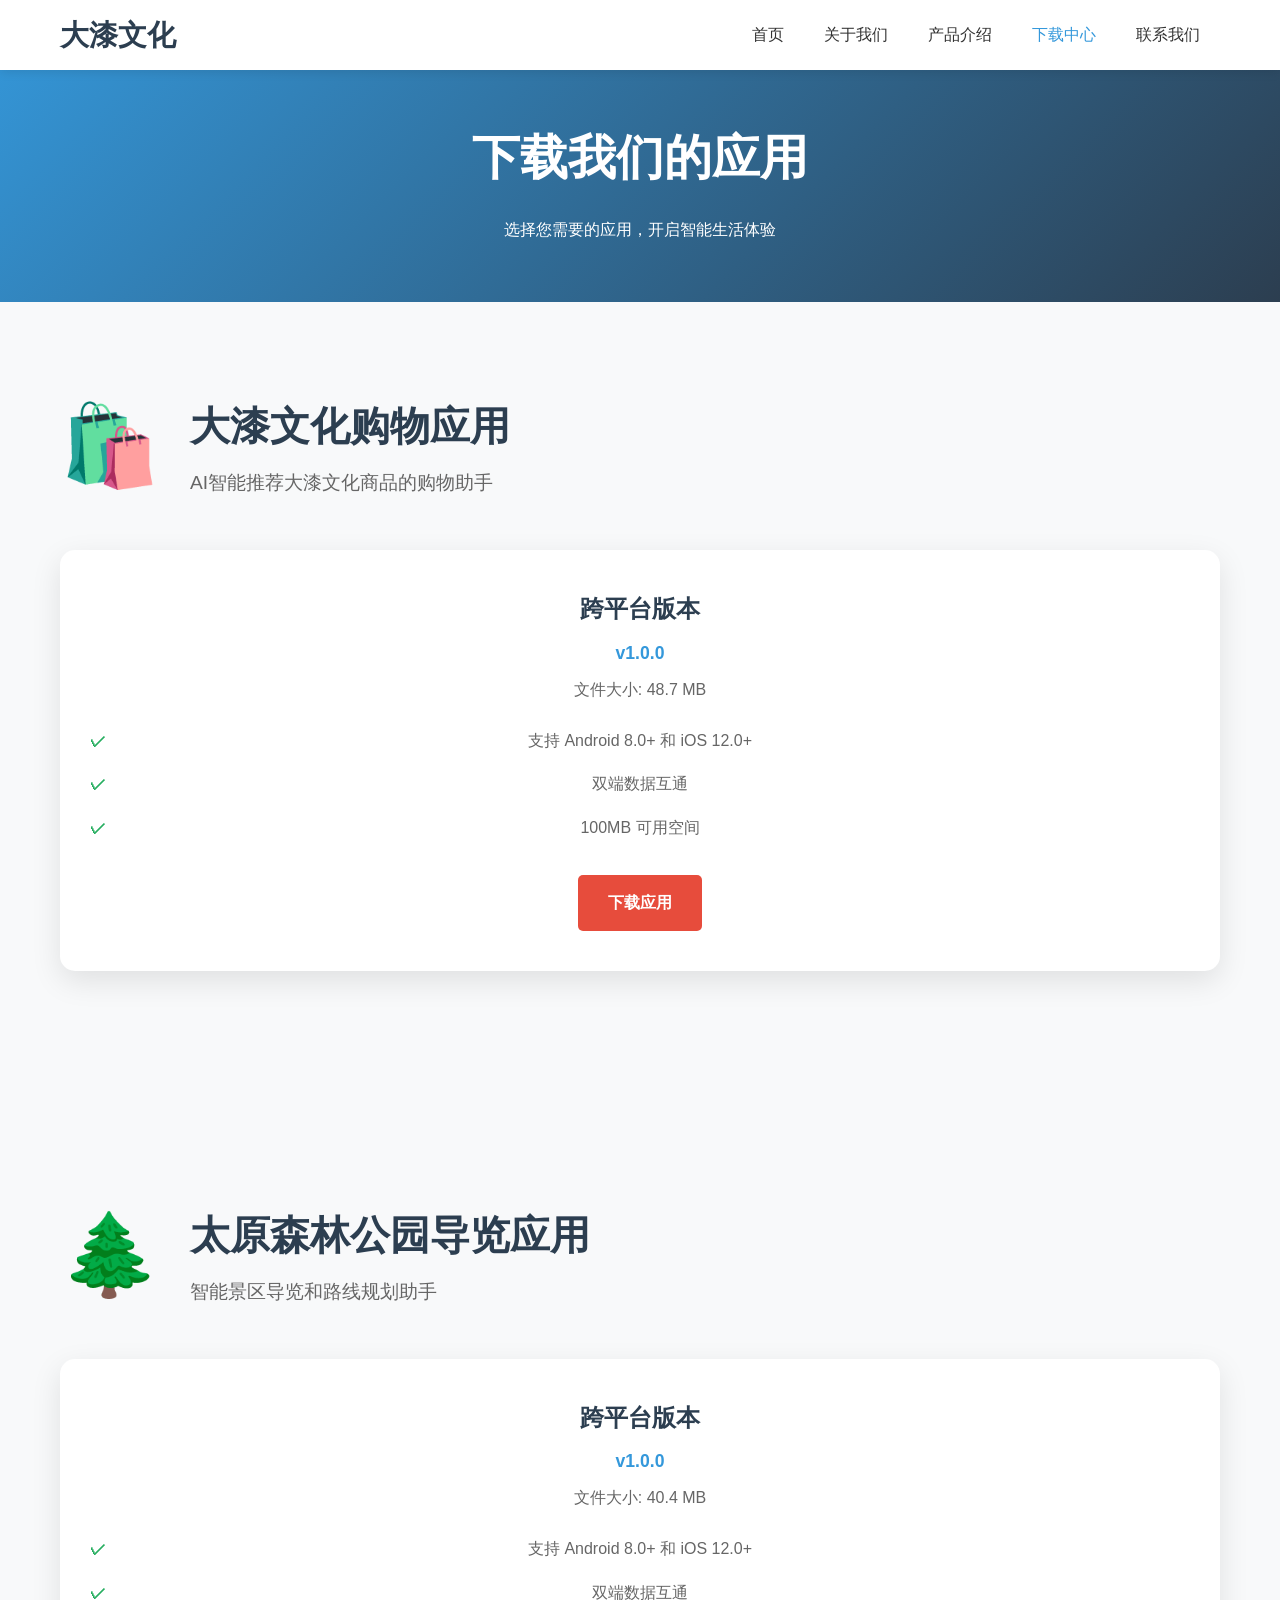
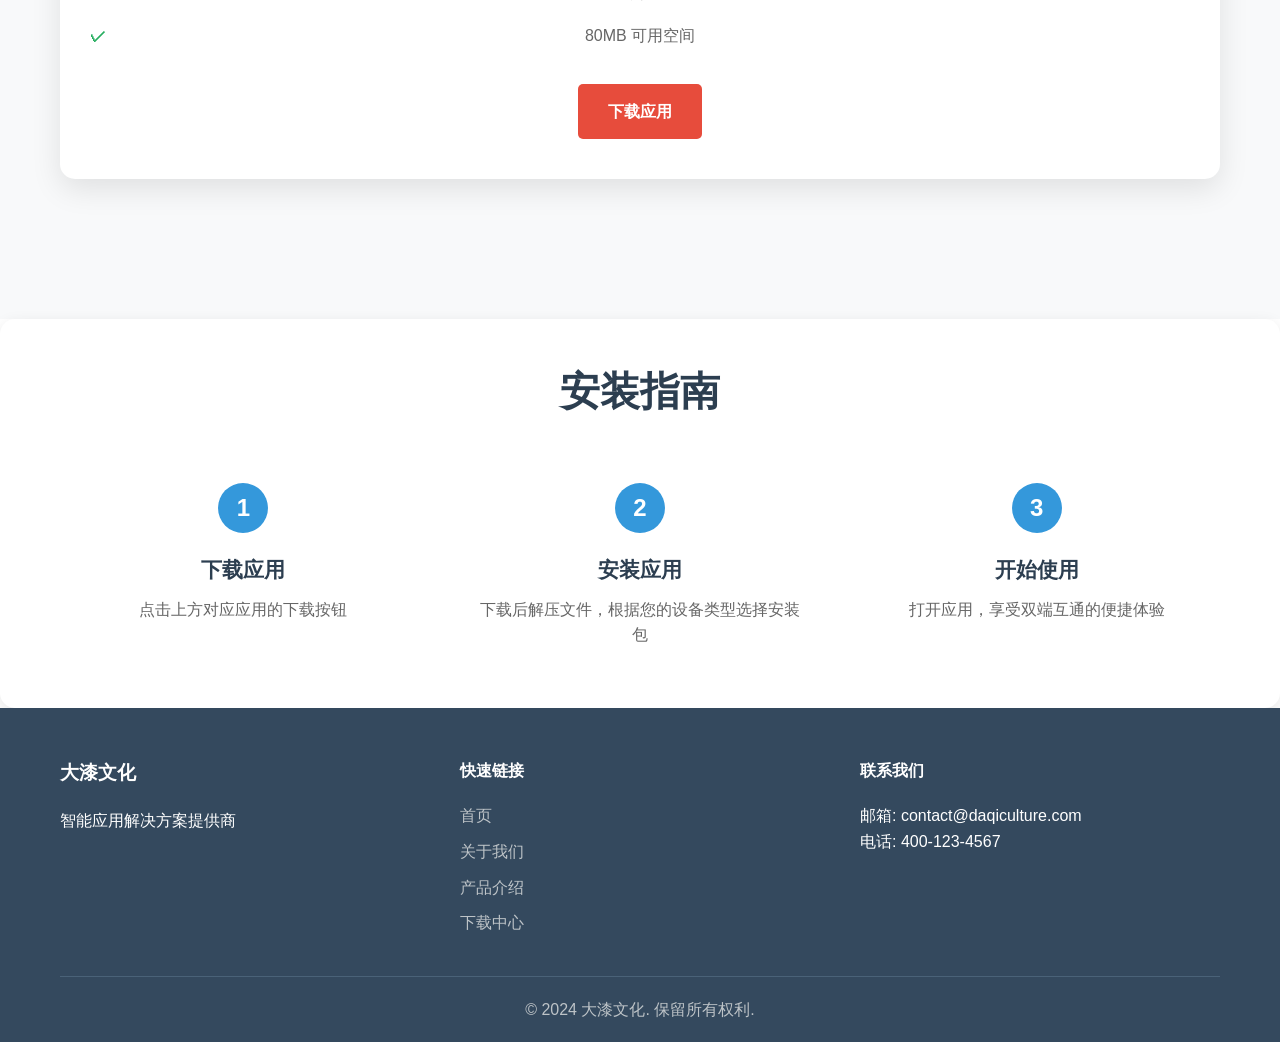
==== 大漆文化网站/download.html @ 1000a984 "Add files via upload" ====
<!DOCTYPE html>
<html lang="zh-CN">
<head>
    <meta charset="UTF-8">
    <meta name="viewport" content="width=device-width, initial-scale=1.0">
    <title>下载中心 - 大漆文化</title>
    <link rel="stylesheet" href="css/style.css">
    <link rel="stylesheet" href="css/responsive.css">
</head>
<body>
    <nav class="navbar">
        <div class="nav-container">
            <div class="nav-logo">
                <h2><a href="index.html" style="text-decoration: none; color: inherit;">大漆文化</a></h2>
            </div>
            <ul class="nav-menu">
                <li><a href="index.html" class="nav-link">首页</a></li>
                <li><a href="about.html" class="nav-link">关于我们</a></li>
                <li><a href="products.html" class="nav-link">产品介绍</a></li>
                <li><a href="download.html" class="nav-link active">下载中心</a></li>
                <li><a href="contact.html" class="nav-link">联系我们</a></li>
            </ul>
            <div class="hamburger">
                <span></span>
                <span></span>
                <span></span>
            </div>
        </div>
    </nav>

    <section class="download-hero">
        <div class="container">
            <h1>下载我们的应用</h1>
            <p>选择您需要的应用，开启智能生活体验</p>
        </div>
    </section>

    <!-- 大漆文化购物应用下载 -->
    <section class="download-section" id="shopping">
        <div class="container">
            <div class="app-header">
                <div class="app-icon">🛍️</div>
                <div class="app-info">
                    <h2>大漆文化购物应用</h2>
                    <p class="app-description">AI智能推荐大漆文化商品的购物助手</p>
                </div>
            </div>

            <div class="download-options">
                <div class="download-card universal-download">
                    <h3>跨平台版本</h3>
                    <p class="version">v1.0.0</p>
                    <p class="file-size">文件大小: 48.7 MB</p>
                    <ul class="requirements">
                        <li>支持 Android 8.0+ 和 iOS 12.0+</li>
                        <li>双端数据互通</li>
                        <li>100MB 可用空间</li>
                    </ul>
                    <a href="downloads/shopping-app-universal-v1.0.zip" class="btn-download" onclick="trackDownload('1.0.0', 'universal-shopping')" download="大漆文化购物.zip">
                        下载应用
                    </a>
                </div>
            </div>
        </div>
    </section>

    <!-- 太原森林公园导览应用下载 -->
    <section class="download-section" id="park">
        <div class="container">
            <div class="app-header">
                <div class="app-icon">🌲</div>
                <div class="app-info">
                    <h2>太原森林公园导览应用</h2>
                    <p class="app-description">智能景区导览和路线规划助手</p>
                </div>
            </div>

            <div class="download-options">
                <div class="download-card universal-download">
                    <h3>跨平台版本</h3>
                    <p class="version">v1.0.0</p>
                    <p class="file-size">文件大小: 40.4 MB</p>
                    <ul class="requirements">
                        <li>支持 Android 8.0+ 和 iOS 12.0+</li>
                        <li>双端数据互通</li>
                        <li>80MB 可用空间</li>
                    </ul>
                    <a href="downloads/park-app-universal-v1.0.zip" class="btn-download" onclick="trackDownload('1.0.0', 'universal-park')" download="太原森林公园导览.zip">
                        下载应用
                    </a>
                </div>
            </div>
        </div>
    </section>

    <!-- 安装指南 -->
    <section class="installation-guide">
        <div class="container">
            <h2>安装指南</h2>
            <div class="guide-steps">
                <div class="step">
                    <span class="step-number">1</span>
                    <h3>下载应用</h3>
                    <p>点击上方对应应用的下载按钮</p>
                </div>
                <div class="step">
                    <span class="step-number">2</span>
                    <h3>安装应用</h3>
                    <p>下载后解压文件，根据您的设备类型选择安装包</p>
                </div>
                <div class="step">
                    <span class="step-number">3</span>
                    <h3>开始使用</h3>
                    <p>打开应用，享受双端互通的便捷体验</p>
                </div>
            </div>
        </div>
    </section>

    <footer class="footer">
        <div class="container">
            <div class="footer-content">
                <div class="footer-section">
                    <h3>大漆文化</h3>
                    <p>智能应用解决方案提供商</p>
                </div>
                <div class="footer-section">
                    <h4>快速链接</h4>
                    <ul>
                        <li><a href="index.html">首页</a></li>
                        <li><a href="about.html">关于我们</a></li>
                        <li><a href="products.html">产品介绍</a></li>
                        <li><a href="download.html">下载中心</a></li>
                    </ul>
                </div>
                <div class="footer-section">
                    <h4>联系我们</h4>
                    <p>邮箱: contact@daqiculture.com</p>
                    <p>电话: 400-123-4567</p>
                </div>
            </div>
            <div class="footer-bottom">
                <p>&copy; 2024 大漆文化. 保留所有权利.</p>
            </div>
        </div>
    </footer>

    <script src="js/main.js"></script>
    <script src="js/download.js"></script>
</body>
</html>
---- 大漆文化网站/css/style.css ----
/* 基础样式重置 */
* {
    margin: 0;
    padding: 0;
    box-sizing: border-box;
}

body {
    font-family: 'Microsoft YaHei', 'Segoe UI', sans-serif;
    line-height: 1.6;
    color: #333;
}

.container {
    max-width: 1200px;
    margin: 0 auto;
    padding: 0 20px;
}

/* 导航栏样式 */
.navbar {
    background: #fff;
    box-shadow: 0 2px 10px rgba(0,0,0,0.1);
    position: fixed;
    width: 100%;
    top: 0;
    z-index: 1000;
}

.nav-container {
    max-width: 1200px;
    margin: 0 auto;
    padding: 0 20px;
    display: flex;
    justify-content: space-between;
    align-items: center;
    height: 70px;
}

.nav-logo h2 {
    color: #2c3e50;
    font-size: 1.8rem;
}

.nav-menu {
    display: flex;
    list-style: none;
}

.nav-link {
    text-decoration: none;
    color: #333;
    padding: 10px 20px;
    transition: color 0.3s;
}

.nav-link:hover, .nav-link.active {
    color: #3498db;
}

.hamburger {
    display: none;
    flex-direction: column;
    cursor: pointer;
}

.hamburger span {
    width: 25px;
    height: 3px;
    background: #333;
    margin: 3px 0;
    transition: 0.3s;
}

/* 英雄区域 */
.hero {
    background: linear-gradient(135deg, #667eea 0%, #764ba2 100%);
    color: white;
    padding: 150px 0 100px;
    display: flex;
    align-items: center;
    min-height: 80vh;
}

.hero-content {
    flex: 1;
    padding: 0 40px;
}

.hero-content h1 {
    font-size: 3rem;
    margin-bottom: 20px;
}

.hero-content p {
    font-size: 1.2rem;
    margin-bottom: 30px;
    opacity: 0.9;
}

.hero-buttons {
    display: flex;
    gap: 20px;
}

.btn-primary, .btn-secondary {
    padding: 12px 30px;
    border-radius: 5px;
    text-decoration: none;
    font-weight: bold;
    transition: all 0.3s;
}

.btn-primary {
    background: #e74c3c;
    color: white;
}

.btn-primary:hover {
    background: #c0392b;
    transform: translateY(-2px);
}

.btn-secondary {
    background: transparent;
    color: white;
    border: 2px solid white;
}

.btn-secondary:hover {
    background: white;
    color: #333;
}

.hero-image {
    flex: 1;
    text-align: center;
}

.hero-image img {
    max-width: 100%;
    height: auto;
    border-radius: 10px;
}

/* 产品特色 */
.features {
    padding: 100px 0;
    background: #f8f9fa;
}

.features h2 {
    text-align: center;
    font-size: 2.5rem;
    margin-bottom: 50px;
    color: #2c3e50;
}

.features-grid {
    display: grid;
    grid-template-columns: repeat(auto-fit, minmax(250px, 1fr));
    gap: 30px;
}

.feature-card {
    background: white;
    padding: 40px 30px;
    border-radius: 10px;
    text-align: center;
    box-shadow: 0 5px 15px rgba(0,0,0,0.1);
    transition: transform 0.3s;
}

.feature-card:hover {
    transform: translateY(-5px);
}

.feature-icon {
    font-size: 3rem;
    margin-bottom: 20px;
}

.feature-card h3 {
    font-size: 1.5rem;
    margin-bottom: 15px;
    color: #2c3e50;
}

.feature-card p {
    color: #666;
    line-height: 1.6;
}

/* 下载引导 */
.download-cta {
    background: #2c3e50;
    color: white;
    padding: 80px 0;
    text-align: center;
}

.download-cta h2 {
    font-size: 2.5rem;
    margin-bottom: 20px;
}

.download-cta p {
    font-size: 1.2rem;
    margin-bottom: 30px;
    opacity: 0.9;
}

.btn-large {
    background: #e74c3c;
    color: white;
    padding: 15px 40px;
    border-radius: 5px;
    text-decoration: none;
    font-size: 1.1rem;
    font-weight: bold;
    transition: all 0.3s;
}

.btn-large:hover {
    background: #c0392b;
    transform: translateY(-2px);
}

/* 页脚 */
.footer {
    background: #34495e;
    color: white;
    padding: 50px 0 20px;
}

.footer-content {
    display: grid;
    grid-template-columns: repeat(auto-fit, minmax(250px, 1fr));
    gap: 40px;
    margin-bottom: 30px;
}

.footer-section h3, .footer-section h4 {
    margin-bottom: 20px;
}

.footer-section ul {
    list-style: none;
}

.footer-section ul li {
    margin-bottom: 10px;
}

.footer-section a {
    color: #bdc3c7;
    text-decoration: none;
    transition: color 0.3s;
}

.footer-section a:hover {
    color: white;
}

.footer-bottom {
    text-align: center;
    padding-top: 20px;
    border-top: 1px solid #4a6278;
    color: #bdc3c7;
}

/* 新增页面样式 */
.page-hero {
    background: linear-gradient(135deg, #3498db 0%, #2c3e50 100%);
    color: white;
    padding: 150px 0 80px;
text-align: center;
}

.page-hero h1 {
    font-size: 3rem;
    margin-bottom: 20px;
}

.page-hero p {
    font-size: 1.2rem;
    opacity: 0.9;
}

/* 关于我们页面 */
.about-content {
    padding: 80px 0;
}

.about-grid {
    display: grid;
    grid-template-columns: 1fr 1fr;
    gap: 60px;
    align-items: center;
}

.about-text h2 {
    color: #2c3e50;
    margin-bottom: 20px;
    font-size: 2rem;
}

.about-text p {
    margin-bottom: 30px;
    line-height: 1.8;
    color: #555;
}

.about-text ul {
    list-style: none;
    margin-bottom: 30px;
}

.about-text li {
    margin-bottom: 15px;
    padding-left: 25px;
    position: relative;
}

.about-text li:before {
    content: "✓";
    color: #27ae60;
    position: absolute;
    left: 0;
    font-weight: bold;
}

.about-image img {
    width: 100%;
    border-radius: 10px;
    box-shadow: 0 10px 30px rgba(0,0,0,0.1);
}

/* 产品介绍页面 */
.products-section {
    padding: 80px 0;
    background: #f8f9fa;
}

.products-showcase {
    padding: 80px 0;
    background: #f8f9fa;
}

.products-showcase h2 {
    text-align: center;
    font-size: 2.5rem;
    margin-bottom: 50px;
    color: #2c3e50;
}

.products-grid {
    display: grid;
    grid-template-columns: repeat(auto-fit, minmax(350px, 1fr));
    gap: 40px;
    max-width: 800px;
    margin: 0 auto;
}

.product-card {
    background: white;
    padding: 40px 30px;
    border-radius: 15px;
    text-align: center;
    box-shadow: 0 10px 30px rgba(0,0,0,0.1);
    transition: transform 0.3s;
}

.product-card:hover {
    transform: translateY(-5px);
}

.product-icon {
    font-size: 4rem;
    margin-bottom: 20px;
}

.product-card h3 {
    font-size: 1.8rem;
    margin-bottom: 15px;
    color: #2c3e50;
}

.product-description {
    color: #666;
    line-height: 1.6;
    margin-bottom: 25px;
}

.product-features {
    display: flex;
    justify-content: center;
    gap: 10px;
    margin-bottom: 30px;
    flex-wrap: wrap;
}

.feature-tag {
    background: #e8f4fd;
    color: #3498db;
    padding: 5px 12px;
    border-radius: 20px;
    font-size: 0.9rem;
    font-weight: 500;
}

.btn-product {
    background: #27ae60;
    color: white;
    padding: 12px 30px;
    border-radius: 5px;
    text-decoration: none;
    font-weight: bold;
    transition: all 0.3s;
    display: inline-block;
}

.btn-product:hover {
    background: #219653;
    transform: translateY(-2px);
}

/* 技术优势 */
.tech-advantages {
    padding: 80px 0;
}

.tech-advantages h2 {
    text-align: center;
    font-size: 2.5rem;
    margin-bottom: 50px;
    color: #2c3e50;
}

.advantages-grid {
    display: grid;
    grid-template-columns: repeat(auto-fit, minmax(250px, 1fr));
    gap: 30px;
}

.advantage-card {
    background: white;
    padding: 40px 30px;
    border-radius: 10px;
    text-align: center;
    box-shadow: 0 5px 15px rgba(0,0,0,0.1);
    transition: transform 0.3s;
}

.advantage-card:hover {
    transform: translateY(-5px);
}

.advantage-icon {
    font-size: 3rem;
    margin-bottom: 20px;
}

.advantage-card h3 {
    font-size: 1.5rem;
    margin-bottom: 15px;
    color: #2c3e50;
}

.advantage-card p {
    color: #666;
    line-height: 1.6;
}

/* 产品详情页面样式 */
.product-detail {
    padding: 80px 0;
}

.product-detail.product-alt {
    background: #f8f9fa;
}

.product-header {
    text-align: center;
    margin-bottom: 60px;
}

.product-badge {
    font-size: 5rem;
    margin-bottom: 20px;
}

.product-header h2 {
    font-size: 2.5rem;
    margin-bottom: 15px;
    color: #2c3e50;
}

.product-subtitle {
    font-size: 1.2rem;
    color: #666;
}

.product-content {
    display: grid;
    grid-template-columns: 1fr 1fr;
    gap: 60px;
    align-items: center;
}

.product-features h3 {
    color: #2c3e50;
    margin-bottom: 30px;
    font-size: 1.8rem;
}

.features-list {
    display: grid;
    gap: 25px;
}

.feature-item {
    background: white;
    padding: 25px;
    border-radius: 8px;
    box-shadow: 0 5px 15px rgba(0,0,0,0.08);
}

.feature-item h4 {
    color: #2c3e50;
    margin-bottom: 10px;
    font-size: 1.2rem;
}

.feature-item p {
    color: #666;
    line-height: 1.6;
}

.product-screenshot img {
    width: 100%;
    border-radius: 10px;
    box-shadow: 0 15px 35px rgba(0,0,0,0.15);
}

/* 技术特点 */
.tech-specs {
    padding: 90px 0;
    background: #f8f9fa;
}

.tech-specs-header {
    text-align: center;
    margin-bottom: 50px;
}

.tech-specs-header h2 {
    font-size: 2.5rem;
    color: #2c3e50;
    margin-bottom: 15px;
}

.tech-specs-header p {
    color: #666;
    max-width: 720px;
    margin: 0 auto;
    font-size: 1.1rem;
    line-height: 1.7;
}

.specs-grid {
    display: grid;
    grid-template-columns: repeat(auto-fit, minmax(280px, 1fr));
    gap: 30px;
}

.spec-card {
    --accent: #3498db;
    background: white;
    border-radius: 14px;
    padding: 30px;
    border: 1px solid rgba(52, 152, 219, 0.12);
    box-shadow: 0 10px 28px rgba(0,0,0,0.08);
    position: relative;
    overflow: hidden;
    transition: transform 0.25s ease, box-shadow 0.25s ease;
}

.spec-card::after {
    content: "";
    position: absolute;
    left: 0;
    right: 0;
    top: 0;
    height: 4px;
    background: var(--accent);
}

.spec-card:hover {
    transform: translateY(-4px);
    box-shadow: 0 14px 34px rgba(0,0,0,0.12);
}

.spec-card-header {
    display: flex;
    gap: 14px;
    align-items: flex-start;
    margin-bottom: 18px;
}

.spec-icon {
    width: 46px;
    height: 46px;
    border-radius: 12px;
    display: flex;
    align-items: center;
    justify-content: center;
    font-size: 1.6rem;
    flex: 0 0 46px;
}

.spec-title h3 {
    font-size: 1.5rem;
    color: #2c3e50;
    margin: 0;
}

.spec-title p {
    margin-top: 6px;
    color: #666;
    font-size: 0.98rem;
    line-height: 1.6;
}

.spec-list {
    list-style: none;
    margin: 0;
    padding: 0;
    display: grid;
    gap: 10px;
}

.spec-list li {
    padding-left: 22px;
    position: relative;
    color: #555;
    line-height: 1.7;
}

.spec-list li::before {
    content: "✓";
    position: absolute;
    left: 0;
    top: 0;
    color: var(--accent);
    font-weight: bold;
}

.spec-ai {
    --accent: #8e44ad;
    border-color: rgba(142, 68, 173, 0.18);
}

.spec-ai .spec-icon {
    background: rgba(142, 68, 173, 0.14);
}

.spec-mobile {
    --accent: #27ae60;
    border-color: rgba(39, 174, 96, 0.18);
}

.spec-mobile .spec-icon {
    background: rgba(39, 174, 96, 0.14);
}

.spec-security {
    --accent: #e67e22;
    border-color: rgba(230, 126, 34, 0.18);
}

.spec-security .spec-icon {
    background: rgba(230, 126, 34, 0.14);
}

/* 下载页面应用头部 */
.app-header {
    display: flex;
    align-items: center;
    gap: 30px;
    margin-bottom: 40px;
}

.app-icon {
    font-size: 5rem;
}

.app-info h2 {
    font-size: 2.5rem;
    margin-bottom: 10px;
    color: #2c3e50;
}

.app-description {
    font-size: 1.2rem;
    color: #666;
}

.download-options {
    display: grid;
    grid-template-columns: repeat(auto-fit, minmax(300px, 1fr));
    gap: 30px;
    margin-bottom: 60px;
}

.download-card {
    background: white;
    padding: 40px 30px;
    border-radius: 10px;
    text-align: center;
    box-shadow: 0 5px 20px rgba(0,0,0,0.1);
    transition: transform 0.3s;
}

.download-card:hover {
    transform: translateY(-5px);
}

.os-icon {
    font-size: 4rem;
    margin-bottom: 20px;
}

.download-card h3 {
    color: #2c3e50;
    margin-bottom: 10px;
    font-size: 1.5rem;
}

.version {
    color: #3498db;
    font-weight: bold;
    margin-bottom: 10px;
}

.file-size {
    color: #666;
    margin-bottom: 20px;
}

.requirements {
    list-style: none;
    margin-bottom: 25px;
}

.requirements li {
    color: #555;
    margin-bottom: 8px;
    padding-left: 20px;
    position: relative;
}

.requirements li:before {
    content: "✓";
    color: #27ae60;
    position: absolute;
    left: 0;
    font-weight: bold;
}

.btn-download {
    background: #e74c3c;
    color: white;
    padding: 12px 30px;
    border-radius: 5px;
    text-decoration: none;
    font-weight: bold;
    transition: all 0.3s;
    display: inline-block;
}

.btn-download:hover {
    background: #c0392b;
    transform: translateY(-2px);
}

.installation-guide h2 {
    text-align: center;
    color: #2c3e50;
    font-size: 2.5rem;
    margin-bottom: 50px;
}

.guide-steps {
    display: grid;
    grid-template-columns: repeat(auto-fit, minmax(250px, 1fr));
    gap: 30px;
}

.step {
    text-align: center;
    padding: 30px;
}

.step-number {
    display: inline-block;
    width: 50px;
    height: 50px;
    background: #3498db;
    color: white;
    border-radius: 50%;
    line-height: 50px;
    font-size: 1.5rem;
    font-weight: bold;
    margin-bottom: 20px;
}

.step h3 {
    color: #2c3e50;
    margin-bottom: 15px;
    font-size: 1.3rem;
}

.step p {
    color: #666;
    line-height: 1.6;
}
---- 大漆文化网站/css/responsive.css ----
/* 响应式设计 */
@media (max-width: 768px) {
    .hamburger {
        display: flex;
    }
    
    .nav-menu {
        position: fixed;
        left: -100%;
        top: 70px;
        flex-direction: column;
        background-color: white;
        width: 100%;
        text-align: center;
        transition: 0.3s;
        box-shadow: 0 10px 27px rgba(0,0,0,0.05);
    }
    
    .nav-menu.active {
        left: 0;
    }
    
    .nav-link {
        padding: 1rem;
        display: block;
    }
    
    .hero {
        flex-direction: column;
        text-align: center;
        padding: 120px 0 60px;
    }
    
    .hero-content {
        padding: 0 20px;
    }
    
    .hero-content h1 {
        font-size: 2rem;
    }
    
    .hero-buttons {
        justify-content: center;
        flex-wrap: wrap;
    }
    
    .features h2 {
        font-size: 2rem;
    }
    
    .download-cta h2 {
        font-size: 2rem;
    }

    .product-content {
        grid-template-columns: 1fr;
        gap: 35px;
    }

    .tech-specs {
        padding: 70px 0;
    }

    .tech-specs-header h2 {
        font-size: 2.1rem;
    }
}

@media (max-width: 480px) {
    .container {
        padding: 0 15px;
    }
    
    .hero-content h1 {
        font-size: 1.8rem;
    }
    
    .features-grid {
        grid-template-columns: 1fr;
    }
    
    .btn-primary, .btn-secondary {
        padding: 10px 20px;
        font-size: 0.9rem;
    }

    .spec-card {
        padding: 24px;
    }

    .spec-card-header {
        gap: 12px;
    }

    .spec-title h3 {
        font-size: 1.35rem;
    }
}
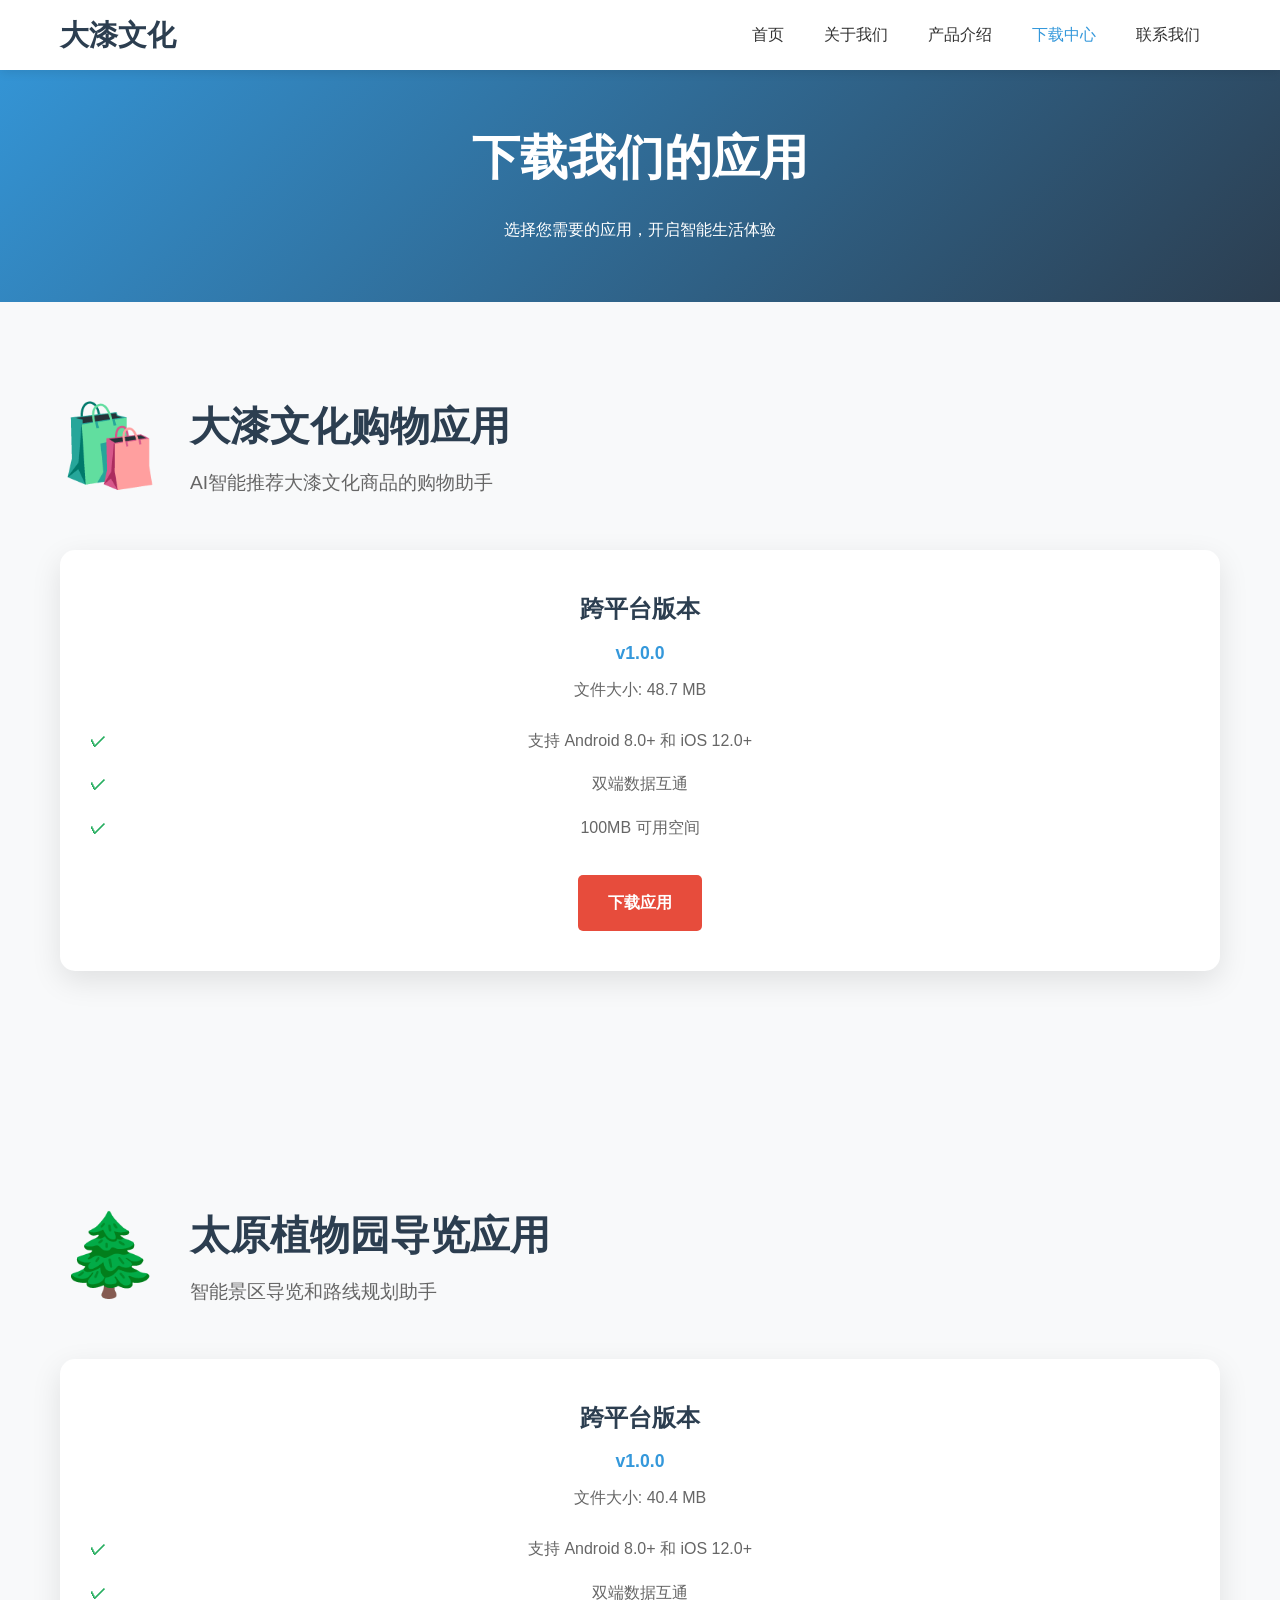
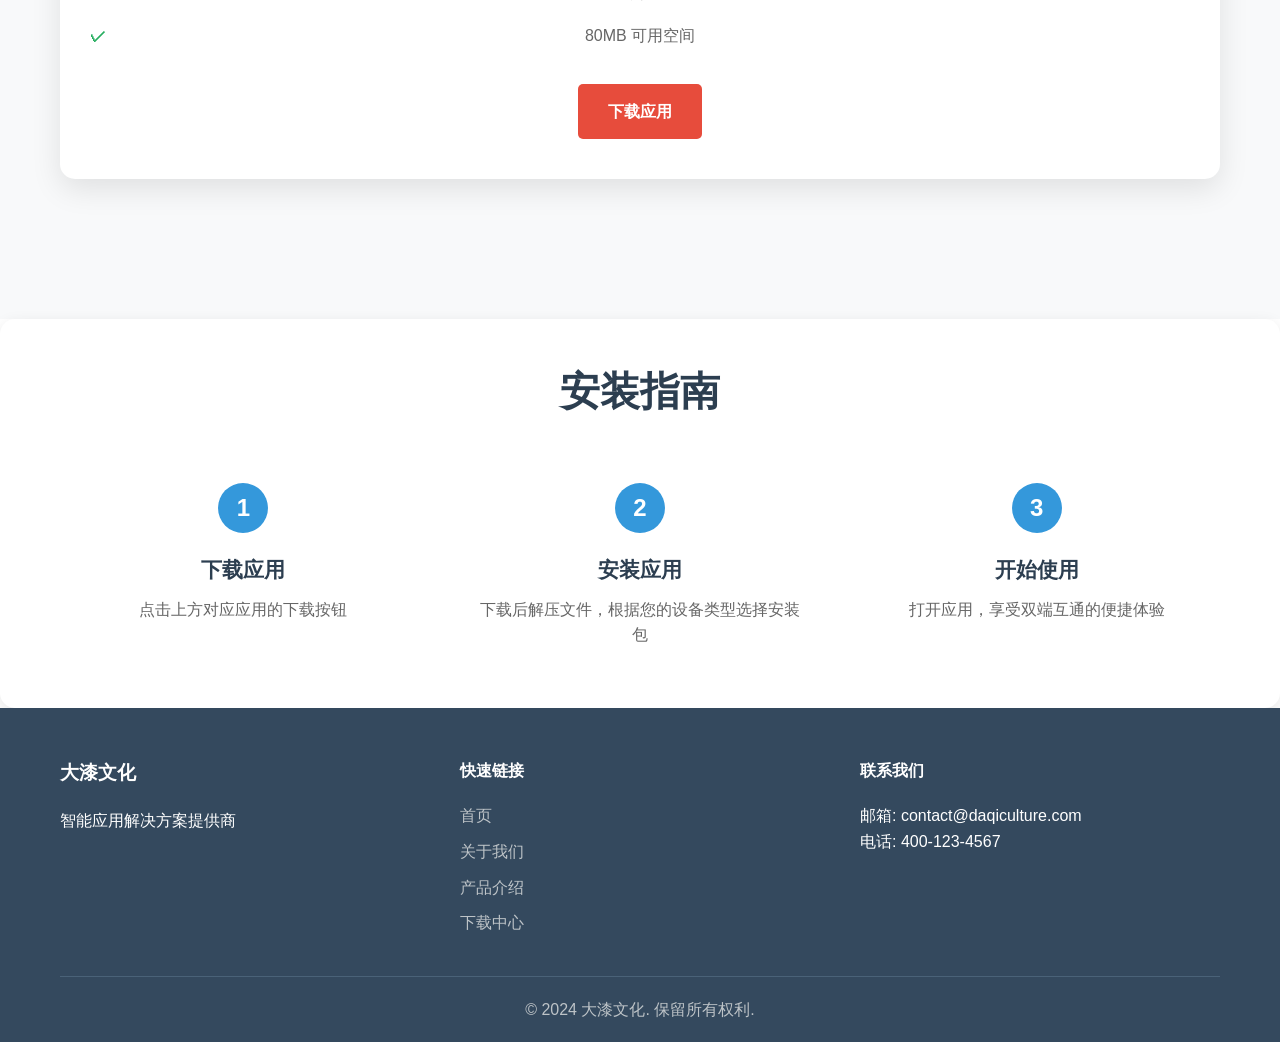
==== commit c62e4ac7: "Update download.html" ====
--- a/大漆文化网站/download.html
+++ b/大漆文化网站/download.html
@@ -70,7 +70,7 @@
             <div class="app-header">
                 <div class="app-icon">🌲</div>
                 <div class="app-info">
-                    <h2>太原森林公园导览应用</h2>
+                    <h2>太原植物园导览应用</h2>
                     <p class="app-description">智能景区导览和路线规划助手</p>
                 </div>
             </div>
@@ -148,4 +148,4 @@
     <script src="js/main.js"></script>
     <script src="js/download.js"></script>
 </body>
-</html>+</html>
--- a/大漆文化网站/css/style.css
+++ b/大漆文化网站/css/style.css
@@ -544,146 +544,146 @@
     box-shadow: 0 15px 35px rgba(0,0,0,0.15);
 }
 
-/* 技术特点 */
-.tech-specs {
-    padding: 90px 0;
-    background: #f8f9fa;
-}
-
-.tech-specs-header {
-    text-align: center;
-    margin-bottom: 50px;
-}
-
-.tech-specs-header h2 {
-    font-size: 2.5rem;
-    color: #2c3e50;
-    margin-bottom: 15px;
-}
-
-.tech-specs-header p {
-    color: #666;
-    max-width: 720px;
-    margin: 0 auto;
-    font-size: 1.1rem;
-    line-height: 1.7;
-}
-
-.specs-grid {
-    display: grid;
-    grid-template-columns: repeat(auto-fit, minmax(280px, 1fr));
-    gap: 30px;
-}
-
-.spec-card {
-    --accent: #3498db;
-    background: white;
-    border-radius: 14px;
-    padding: 30px;
-    border: 1px solid rgba(52, 152, 219, 0.12);
-    box-shadow: 0 10px 28px rgba(0,0,0,0.08);
-    position: relative;
-    overflow: hidden;
-    transition: transform 0.25s ease, box-shadow 0.25s ease;
-}
-
-.spec-card::after {
-    content: "";
-    position: absolute;
-    left: 0;
-    right: 0;
-    top: 0;
-    height: 4px;
-    background: var(--accent);
-}
-
-.spec-card:hover {
-    transform: translateY(-4px);
-    box-shadow: 0 14px 34px rgba(0,0,0,0.12);
-}
-
-.spec-card-header {
-    display: flex;
-    gap: 14px;
-    align-items: flex-start;
-    margin-bottom: 18px;
-}
-
-.spec-icon {
-    width: 46px;
-    height: 46px;
-    border-radius: 12px;
-    display: flex;
-    align-items: center;
-    justify-content: center;
-    font-size: 1.6rem;
-    flex: 0 0 46px;
-}
-
-.spec-title h3 {
-    font-size: 1.5rem;
-    color: #2c3e50;
-    margin: 0;
-}
-
-.spec-title p {
-    margin-top: 6px;
-    color: #666;
-    font-size: 0.98rem;
-    line-height: 1.6;
-}
-
-.spec-list {
-    list-style: none;
-    margin: 0;
-    padding: 0;
-    display: grid;
-    gap: 10px;
-}
-
-.spec-list li {
-    padding-left: 22px;
-    position: relative;
-    color: #555;
-    line-height: 1.7;
-}
-
-.spec-list li::before {
-    content: "✓";
-    position: absolute;
-    left: 0;
-    top: 0;
-    color: var(--accent);
-    font-weight: bold;
-}
-
-.spec-ai {
-    --accent: #8e44ad;
-    border-color: rgba(142, 68, 173, 0.18);
-}
-
-.spec-ai .spec-icon {
-    background: rgba(142, 68, 173, 0.14);
-}
-
-.spec-mobile {
-    --accent: #27ae60;
-    border-color: rgba(39, 174, 96, 0.18);
-}
-
-.spec-mobile .spec-icon {
-    background: rgba(39, 174, 96, 0.14);
-}
-
-.spec-security {
-    --accent: #e67e22;
-    border-color: rgba(230, 126, 34, 0.18);
-}
-
-.spec-security .spec-icon {
-    background: rgba(230, 126, 34, 0.14);
-}
-
+/* 技术特点 */
+.tech-specs {
+    padding: 90px 0;
+    background: #f8f9fa;
+}
+
+.tech-specs-header {
+    text-align: center;
+    margin-bottom: 50px;
+}
+
+.tech-specs-header h2 {
+    font-size: 2.5rem;
+    color: #2c3e50;
+    margin-bottom: 15px;
+}
+
+.tech-specs-header p {
+    color: #666;
+    max-width: 720px;
+    margin: 0 auto;
+    font-size: 1.1rem;
+    line-height: 1.7;
+}
+
+.specs-grid {
+    display: grid;
+    grid-template-columns: repeat(auto-fit, minmax(280px, 1fr));
+    gap: 30px;
+}
+
+.spec-card {
+    --accent: #3498db;
+    background: white;
+    border-radius: 14px;
+    padding: 30px;
+    border: 1px solid rgba(52, 152, 219, 0.12);
+    box-shadow: 0 10px 28px rgba(0,0,0,0.08);
+    position: relative;
+    overflow: hidden;
+    transition: transform 0.25s ease, box-shadow 0.25s ease;
+}
+
+.spec-card::after {
+    content: "";
+    position: absolute;
+    left: 0;
+    right: 0;
+    top: 0;
+    height: 4px;
+    background: var(--accent);
+}
+
+.spec-card:hover {
+    transform: translateY(-4px);
+    box-shadow: 0 14px 34px rgba(0,0,0,0.12);
+}
+
+.spec-card-header {
+    display: flex;
+    gap: 14px;
+    align-items: flex-start;
+    margin-bottom: 18px;
+}
+
+.spec-icon {
+    width: 46px;
+    height: 46px;
+    border-radius: 12px;
+    display: flex;
+    align-items: center;
+    justify-content: center;
+    font-size: 1.6rem;
+    flex: 0 0 46px;
+}
+
+.spec-title h3 {
+    font-size: 1.5rem;
+    color: #2c3e50;
+    margin: 0;
+}
+
+.spec-title p {
+    margin-top: 6px;
+    color: #666;
+    font-size: 0.98rem;
+    line-height: 1.6;
+}
+
+.spec-list {
+    list-style: none;
+    margin: 0;
+    padding: 0;
+    display: grid;
+    gap: 10px;
+}
+
+.spec-list li {
+    padding-left: 22px;
+    position: relative;
+    color: #555;
+    line-height: 1.7;
+}
+
+.spec-list li::before {
+    content: "✓";
+    position: absolute;
+    left: 0;
+    top: 0;
+    color: var(--accent);
+    font-weight: bold;
+}
+
+.spec-ai {
+    --accent: #8e44ad;
+    border-color: rgba(142, 68, 173, 0.18);
+}
+
+.spec-ai .spec-icon {
+    background: rgba(142, 68, 173, 0.14);
+}
+
+.spec-mobile {
+    --accent: #27ae60;
+    border-color: rgba(39, 174, 96, 0.18);
+}
+
+.spec-mobile .spec-icon {
+    background: rgba(39, 174, 96, 0.14);
+}
+
+.spec-security {
+    --accent: #e67e22;
+    border-color: rgba(230, 126, 34, 0.18);
+}
+
+.spec-security .spec-icon {
+    background: rgba(230, 126, 34, 0.14);
+}
+
 /* 下载页面应用头部 */
 .app-header {
     display: flex;
@@ -825,4 +825,4 @@
 .step p {
     color: #666;
     line-height: 1.6;
-}
+}
--- a/大漆文化网站/css/responsive.css
+++ b/大漆文化网站/css/responsive.css
@@ -51,19 +51,19 @@
     .download-cta h2 {
         font-size: 2rem;
     }
-
-    .product-content {
-        grid-template-columns: 1fr;
-        gap: 35px;
-    }
-
-    .tech-specs {
-        padding: 70px 0;
-    }
-
-    .tech-specs-header h2 {
-        font-size: 2.1rem;
-    }
+
+    .product-content {
+        grid-template-columns: 1fr;
+        gap: 35px;
+    }
+
+    .tech-specs {
+        padding: 70px 0;
+    }
+
+    .tech-specs-header h2 {
+        font-size: 2.1rem;
+    }
 }
 
 @media (max-width: 480px) {
@@ -83,16 +83,16 @@
         padding: 10px 20px;
         font-size: 0.9rem;
     }
-
-    .spec-card {
-        padding: 24px;
-    }
-
-    .spec-card-header {
-        gap: 12px;
-    }
-
-    .spec-title h3 {
-        font-size: 1.35rem;
-    }
-}
+
+    .spec-card {
+        padding: 24px;
+    }
+
+    .spec-card-header {
+        gap: 12px;
+    }
+
+    .spec-title h3 {
+        font-size: 1.35rem;
+    }
+}
